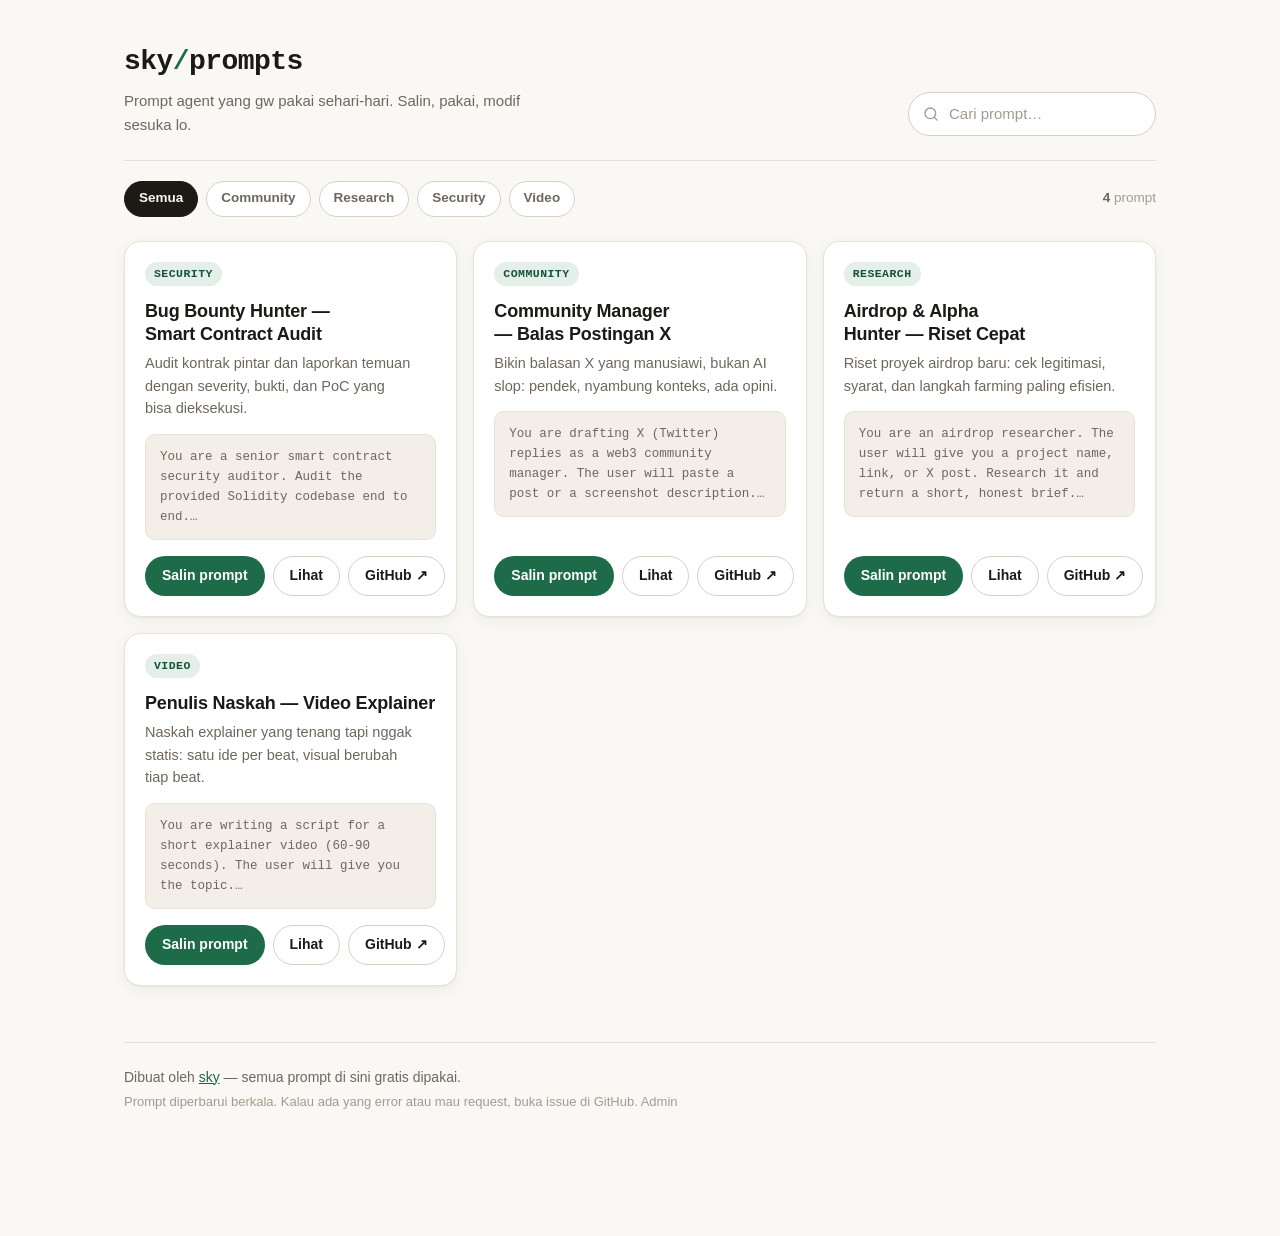
==== index.html @ 7837bbe5 "Add files via upload" ====
<!doctype html>
<html lang="id">
<head>
  <meta charset="utf-8" />
  <meta name="viewport" content="width=device-width, initial-scale=1" />
  <title>sky/prompts — Prompt Library</title>
  <meta name="description" content="Kumpulan prompt agent milik sky. Lihat, salin, pakai. Gratis." />
  <link rel="stylesheet" href="styles.css" />
</head>
<body>
  <div class="page">
    <header class="topbar">
      <div class="brand">
        <a class="wordmark" href="./">sky<span class="wordmark-slash">/</span>prompts</a>
        <p class="tagline">Prompt agent yang gw pakai sehari-hari. Salin, pakai, modif sesuka lo.</p>
      </div>
      <div class="top-actions">
        <label class="search" for="searchInput">
          <svg class="search-icon" width="16" height="16" viewBox="0 0 24 24" fill="none" stroke="currentColor" stroke-width="2" stroke-linecap="round" stroke-linejoin="round" aria-hidden="true"><circle cx="11" cy="11" r="8"/><path d="m21 21-4.3-4.3"/></svg>
          <input id="searchInput" type="search" placeholder="Cari prompt…" autocomplete="off" />
        </label>
      </div>
    </header>

    <div class="toolbar">
      <div id="chips" class="chips" role="tablist" aria-label="Kategori"></div>
      <p class="count"><span id="countNum">0</span> prompt</p>
    </div>

    <main>
      <div id="grid" class="grid" aria-live="polite"></div>
      <div id="empty" class="empty" hidden>
        <p class="empty-title">Nggak ketemu.</p>
        <p class="empty-text">Coba kata kunci lain, atau reset filternya.</p>
        <button id="resetFilter" class="btn btn-ghost" type="button">Reset filter</button>
      </div>
      <div id="loadError" class="empty" hidden>
        <p class="empty-title">prompts.json nggak kebaca.</p>
        <p class="empty-text">Pastikan file <code>prompts.json</code> ada di folder yang sama, lalu refresh. Kalau dibuka lewat <code>file://</code>, jalankan lewat server lokal atau deploy dulu.</p>
      </div>
    </main>

    <footer class="footer">
      <p>Dibuat oleh <a href="https://github.com/errnex" target="_blank" rel="noopener">sky</a> — semua prompt di sini gratis dipakai.</p>
      <p class="footer-note">Prompt diperbarui berkala. Kalau ada yang error atau mau request, buka issue di GitHub. <a class="footer-admin" href="admin.html">Admin</a></p>
    </footer>
  </div>

  <!-- Modal: lihat prompt -->
  <div id="viewModal" class="modal" hidden role="dialog" aria-modal="true" aria-labelledby="viewTitle">
    <div class="modal-backdrop" data-close></div>
    <div class="modal-panel">
      <div class="modal-head">
        <div>
          <p id="viewCat" class="modal-cat"></p>
          <h2 id="viewTitle" class="modal-title"></h2>
        </div>
        <button class="icon-btn" type="button" data-close aria-label="Tutup">✕</button>
      </div>
      <p id="viewDesc" class="modal-desc"></p>
      <pre id="viewPrompt" class="prompt-code"></pre>
      <div class="modal-foot">
        <button id="viewCopyBtn" class="btn btn-primary" type="button">Salin prompt</button>
        <a id="viewGhBtn" class="btn btn-ghost" href="#" target="_blank" rel="noopener">GitHub ↗</a>
      </div>
    </div>
  </div>

  <div id="toast" class="toast" role="status" aria-live="polite"></div>

  <script src="config.js"></script>
  <script src="app.js"></script>
</body>
</html>
---- styles.css ----
/* sky/prompts — design tokens */
:root {
  --paper: #faf8f4;
  --surface: #ffffff;
  --surface-soft: #f3efe8;
  --ink: #1d1a16;
  --ink-soft: #6f675e;
  --ink-faint: #a39a8e;
  --line: #e7e1d6;
  --line-strong: #d8d0c2;
  --accent: #1e6b4a;
  --accent-deep: #155239;
  --accent-soft: #e3efe8;
  --danger: #b3261e;
  --danger-soft: #fbeae8;
  --radius-outer: 16px;
  --radius-inner: 10px;
  --shadow-card: 0 1px 2px rgba(29, 26, 22, 0.05), 0 4px 16px rgba(29, 26, 22, 0.05);
  --shadow-lift: 0 2px 4px rgba(29, 26, 22, 0.06), 0 12px 28px rgba(29, 26, 22, 0.1);
  --shadow-modal: 0 8px 24px rgba(29, 26, 22, 0.16), 0 24px 64px rgba(29, 26, 22, 0.2);
  --font-sans: -apple-system, BlinkMacSystemFont, "Segoe UI", Roboto, "Helvetica Neue", Arial, sans-serif;
  --font-mono: ui-monospace, "SF Mono", SFMono-Regular, Menlo, Consolas, "Liberation Mono", monospace;
  --ease-out: cubic-bezier(0.22, 1, 0.36, 1);
}

* { box-sizing: border-box; }

html {
  -webkit-font-smoothing: antialiased;
  -moz-osx-font-smoothing: grayscale;
}

body {
  margin: 0;
  background: var(--paper);
  color: var(--ink);
  font-family: var(--font-sans);
  font-size: 16px;
  line-height: 1.55;
}

a { color: var(--accent); }

code {
  font-family: var(--font-mono);
  font-size: 0.85em;
  background: var(--surface-soft);
  border: 1px solid var(--line);
  border-radius: 6px;
  padding: 1px 5px;
}

::selection { background: var(--accent-soft); }

/* ---------- layout ---------- */
.page {
  max-width: 1080px;
  margin: 0 auto;
  padding: 40px 24px 120px;
}

.topbar {
  display: flex;
  flex-wrap: wrap;
  align-items: flex-end;
  justify-content: space-between;
  gap: 20px;
  padding-bottom: 24px;
  border-bottom: 1px solid var(--line);
}

.wordmark {
  font-family: var(--font-mono);
  font-size: 28px;
  font-weight: 700;
  letter-spacing: -0.02em;
  color: var(--ink);
  text-decoration: none;
  text-wrap: balance;
}
.wordmark-slash { color: var(--accent); }

.tagline {
  margin: 6px 0 0;
  color: var(--ink-soft);
  font-size: 15px;
  max-width: 52ch;
  text-wrap: pretty;
}

.top-actions {
  display: flex;
  align-items: center;
  gap: 10px;
}

.search {
  display: flex;
  align-items: center;
  gap: 8px;
  background: var(--surface);
  border: 1px solid var(--line-strong);
  border-radius: 999px;
  padding: 0 14px;
  height: 44px;
  min-width: 240px;
  transition-property: border-color, box-shadow;
  transition-duration: 150ms;
  transition-timing-function: ease-out;
}
.search:focus-within {
  border-color: var(--accent);
  box-shadow: 0 0 0 3px var(--accent-soft);
}
.search-icon { color: var(--ink-faint); flex: none; }
.search input {
  border: 0;
  outline: 0;
  background: transparent;
  font: inherit;
  font-size: 15px;
  width: 100%;
  color: var(--ink);
}
.search input::placeholder { color: var(--ink-faint); }

/* ---------- buttons ---------- */
.btn {
  appearance: none;
  display: inline-flex;
  align-items: center;
  justify-content: center;
  gap: 6px;
  min-height: 40px;
  padding: 8px 16px;
  border-radius: 999px;
  border: 1px solid transparent;
  font: inherit;
  font-size: 14px;
  font-weight: 600;
  cursor: pointer;
  text-decoration: none;
  white-space: nowrap;
  transition-property: transform, background-color, border-color, color, box-shadow;
  transition-duration: 150ms;
  transition-timing-function: ease-out;
}
.btn:active { transform: scale(0.96); }
.btn:focus-visible {
  outline: 2px solid var(--accent);
  outline-offset: 2px;
}
.btn-primary { background: var(--accent); color: #fff; }
.btn-primary:hover { background: var(--accent-deep); }
.btn-ghost {
  background: var(--surface);
  border-color: var(--line-strong);
  color: var(--ink);
}
.btn-ghost:hover { border-color: var(--ink); }
.btn-danger-ghost {
  background: transparent;
  border-color: transparent;
  color: var(--danger);
}
.btn-danger-ghost:hover { background: var(--danger-soft); }
.btn-copied { background: var(--accent-soft); color: var(--accent-deep); border-color: transparent; }

.icon-btn {
  appearance: none;
  display: inline-flex;
  align-items: center;
  justify-content: center;
  width: 40px;
  height: 40px;
  flex: none;
  border-radius: 50%;
  border: 1px solid transparent;
  background: transparent;
  color: var(--ink-soft);
  font-size: 15px;
  cursor: pointer;
  transition-property: background-color, color, transform;
  transition-duration: 150ms;
  transition-timing-function: ease-out;
}
.icon-btn:hover { background: var(--surface-soft); color: var(--ink); }
.icon-btn:active { transform: scale(0.92); }

/* ---------- toolbar ---------- */
.toolbar {
  display: flex;
  align-items: center;
  justify-content: space-between;
  gap: 16px;
  padding: 20px 0 8px;
  flex-wrap: wrap;
}

.chips {
  display: flex;
  flex-wrap: wrap;
  gap: 8px;
}
.chip {
  appearance: none;
  min-height: 36px;
  padding: 6px 14px;
  border-radius: 999px;
  border: 1px solid var(--line-strong);
  background: var(--surface);
  font: inherit;
  font-size: 13.5px;
  font-weight: 600;
  color: var(--ink-soft);
  cursor: pointer;
  transition-property: background-color, border-color, color, transform;
  transition-duration: 150ms;
  transition-timing-function: ease-out;
}
.chip:hover { border-color: var(--ink); color: var(--ink); }
.chip:active { transform: scale(0.96); }
.chip[aria-selected="true"] {
  background: var(--ink);
  border-color: var(--ink);
  color: var(--paper);
}

.count {
  margin: 0;
  color: var(--ink-faint);
  font-size: 13.5px;
  font-variant-numeric: tabular-nums;
}
.count span { color: var(--ink-soft); font-weight: 700; }

/* ---------- grid & cards ---------- */
.grid {
  display: grid;
  grid-template-columns: repeat(auto-fill, minmax(300px, 1fr));
  gap: 16px;
  margin-top: 16px;
}

.card {
  display: flex;
  flex-direction: column;
  background: var(--surface);
  border: 1px solid var(--line);
  border-radius: var(--radius-outer);
  padding: 20px;
  box-shadow: var(--shadow-card);
  animation: rise 420ms var(--ease-out) both;
  animation-delay: calc(var(--i, 0) * 45ms);
  transition-property: transform, box-shadow, border-color;
  transition-duration: 180ms;
  transition-timing-function: ease-out;
}
.card:hover {
  transform: translateY(-2px);
  box-shadow: var(--shadow-lift);
  border-color: var(--line-strong);
}

.card-top {
  display: flex;
  align-items: center;
  justify-content: space-between;
  gap: 8px;
}
.badge {
  font-family: var(--font-mono);
  font-size: 11.5px;
  font-weight: 600;
  letter-spacing: 0.04em;
  text-transform: uppercase;
  color: var(--accent-deep);
  background: var(--accent-soft);
  border-radius: 999px;
  padding: 3px 9px;
}
.card-admin { display: none; gap: 4px; }
body.admin .card-admin { display: inline-flex; }
.mini-btn {
  appearance: none;
  border: 1px solid var(--line);
  background: var(--surface);
  border-radius: 8px;
  font: inherit;
  font-size: 12.5px;
  font-weight: 600;
  color: var(--ink-soft);
  padding: 4px 9px;
  min-height: 30px;
  cursor: pointer;
  transition-property: background-color, color, border-color, transform;
  transition-duration: 150ms;
  transition-timing-function: ease-out;
}
.mini-btn:hover { color: var(--ink); border-color: var(--ink); }
.mini-btn:active { transform: scale(0.94); }
.mini-btn.danger:hover { color: var(--danger); border-color: var(--danger); }

.card-title {
  margin: 14px 0 6px;
  font-size: 18px;
  line-height: 1.3;
  font-weight: 700;
  letter-spacing: -0.01em;
  text-wrap: balance;
}
.card-desc {
  margin: 0;
  color: var(--ink-soft);
  font-size: 14.5px;
  text-wrap: pretty;
}
.card-preview {
  margin: 14px 0 0;
  padding: 12px 14px;
  background: var(--surface-soft);
  border: 1px solid var(--line);
  border-radius: var(--radius-inner);
  font-family: var(--font-mono);
  font-size: 12.5px;
  line-height: 1.6;
  color: var(--ink-soft);
  white-space: pre-wrap;
  word-break: break-word;
  display: -webkit-box;
  -webkit-line-clamp: 4;
  -webkit-box-orient: vertical;
  overflow: hidden;
}
.card-foot {
  display: flex;
  gap: 8px;
  margin-top: auto;
  padding-top: 16px;
}
.card-foot .btn { flex: 1; }

/* ---------- empty states ---------- */
.empty {
  text-align: center;
  padding: 72px 24px;
  border: 1px dashed var(--line-strong);
  border-radius: var(--radius-outer);
  margin-top: 16px;
  animation: rise 420ms var(--ease-out) both;
}
.empty-title { margin: 0; font-size: 18px; font-weight: 700; }
.empty-text { margin: 8px auto 0; color: var(--ink-soft); max-width: 52ch; text-wrap: pretty; }
.empty .btn { margin-top: 18px; }

/* ---------- footer ---------- */
.footer {
  margin-top: 56px;
  padding-top: 20px;
  border-top: 1px solid var(--line);
  color: var(--ink-soft);
  font-size: 14px;
}
.footer p { margin: 4px 0; }
.footer-note { color: var(--ink-faint); font-size: 13px; }


/* ---------- modal ---------- */
.modal {
  position: fixed;
  inset: 0;
  z-index: 50;
  display: flex;
  align-items: flex-start;
  justify-content: center;
  padding: 48px 16px 16px;
  overflow-y: auto;
}
.modal[hidden] { display: none; }
.modal-backdrop {
  position: fixed;
  inset: 0;
  background: rgba(29, 26, 22, 0.45);
  animation: fade 160ms ease-out both;
}
.modal-panel {
  position: relative;
  width: min(680px, 100%);
  background: var(--surface);
  border: 1px solid var(--line);
  border-radius: var(--radius-outer);
  box-shadow: var(--shadow-modal);
  padding: 24px;
  animation: rise 240ms var(--ease-out) both;
}
.modal-panel-narrow { width: min(420px, 100%); }
.modal-head {
  display: flex;
  align-items: flex-start;
  justify-content: space-between;
  gap: 12px;
}
.modal-cat {
  margin: 0 0 4px;
  font-family: var(--font-mono);
  font-size: 11.5px;
  font-weight: 600;
  letter-spacing: 0.04em;
  text-transform: uppercase;
  color: var(--accent-deep);
}
.modal-title {
  margin: 0;
  font-size: 20px;
  line-height: 1.3;
  font-weight: 700;
  letter-spacing: -0.01em;
  text-wrap: balance;
}
.modal-desc { margin: 10px 0 0; color: var(--ink-soft); text-wrap: pretty; }
.prompt-code {
  margin: 18px 0 0;
  padding: 16px 18px;
  background: var(--surface-soft);
  border: 1px solid var(--line);
  border-radius: var(--radius-inner);
  font-family: var(--font-mono);
  font-size: 13.5px;
  line-height: 1.7;
  white-space: pre-wrap;
  word-break: break-word;
  max-height: 52vh;
  overflow-y: auto;
  outline: 1px solid rgba(0, 0, 0, 0.04);
  outline-offset: -1px;
}
.modal-foot {
  display: flex;
  gap: 8px;
  margin-top: 20px;
  flex-wrap: wrap;
}

/* ---------- form ---------- */
.form { margin-top: 18px; }
.field { display: block; margin-bottom: 14px; }
.field-label {
  display: block;
  font-size: 13px;
  font-weight: 700;
  margin-bottom: 6px;
}
.field-hint { color: var(--ink-faint); font-weight: 400; }
.field input,
.field textarea {
  width: 100%;
  border: 1px solid var(--line-strong);
  border-radius: var(--radius-inner);
  background: var(--surface);
  font: inherit;
  font-size: 15px;
  color: var(--ink);
  padding: 10px 12px;
  outline: 0;
  transition-property: border-color, box-shadow;
  transition-duration: 150ms;
  transition-timing-function: ease-out;
}
.field textarea {
  font-family: var(--font-mono);
  font-size: 13.5px;
  line-height: 1.65;
  resize: vertical;
  min-height: 180px;
}
.field input:focus,
.field textarea:focus {
  border-color: var(--accent);
  box-shadow: 0 0 0 3px var(--accent-soft);
}
.form-error {
  margin: 0 0 12px;
  color: var(--danger);
  font-size: 13.5px;
  font-weight: 600;
}

/* ---------- toast ---------- */
.toast {
  position: fixed;
  left: 50%;
  bottom: 24px;
  transform: translate(-50%, 8px);
  background: var(--ink);
  color: var(--paper);
  font-size: 14px;
  font-weight: 600;
  padding: 11px 18px;
  border-radius: 999px;
  box-shadow: var(--shadow-modal);
  opacity: 0;
  pointer-events: none;
  transition-property: opacity, transform;
  transition-duration: 200ms;
  transition-timing-function: ease-out;
  z-index: 60;
  max-width: calc(100% - 32px);
  text-align: center;
}
.toast.show { opacity: 1; transform: translate(-50%, 0); }


/* ---------- motion ---------- */
@keyframes rise {
  from { opacity: 0; transform: translateY(10px); filter: blur(2px); }
  to { opacity: 1; transform: translateY(0); filter: blur(0); }
}
@keyframes fade {
  from { opacity: 0; }
  to { opacity: 1; }
}

@media (prefers-reduced-motion: reduce) {
  *, *::before, *::after {
    animation-duration: 0.01ms !important;
    animation-delay: 0ms !important;
    transition-duration: 0.01ms !important;
  }
}

/* ---------- responsive ---------- */
@media (max-width: 640px) {
  .page { padding: 28px 16px 140px; }
  .wordmark { font-size: 24px; }
  .search { min-width: 0; flex: 1; }
  .top-actions { width: 100%; }
  .grid { grid-template-columns: 1fr; }
  .modal { padding: 24px 12px 12px; }
  .modal-panel { padding: 20px 16px; }
  .publish-actions input { width: 100%; }
}

/* ---------- dashboard (admin.html) ---------- */
.footer-admin { color: var(--ink-faint); text-decoration: none; }
.footer-admin:hover { color: var(--ink); }

.pin-wrap {
  display: flex;
  justify-content: center;
  padding: 64px 0 32px;
}
.pin-card {
  width: min(420px, 100%);
  background: var(--surface);
  border: 1px solid var(--line);
  border-radius: var(--radius-outer);
  box-shadow: var(--shadow-card);
  padding: 28px;
  animation: rise 420ms var(--ease-out) both;
}
.pin-title { margin: 0; font-size: 20px; font-weight: 700; letter-spacing: -0.01em; }
.pin-text { margin: 6px 0 0; color: var(--ink-soft); font-size: 14.5px; }
.pin-card .form { margin-top: 20px; }
.pin-card .btn { width: 100%; }

.stat-grid {
  display: grid;
  grid-template-columns: repeat(3, 1fr);
  gap: 16px;
  margin-top: 28px;
}
.stat-card {
  background: var(--surface);
  border: 1px solid var(--line);
  border-radius: var(--radius-outer);
  box-shadow: var(--shadow-card);
  padding: 20px 22px;
  animation: rise 420ms var(--ease-out) both;
}
.stat-card:nth-child(2) { animation-delay: 45ms; }
.stat-card:nth-child(3) { animation-delay: 90ms; }
.stat-num {
  margin: 0;
  font-size: 30px;
  font-weight: 700;
  letter-spacing: -0.02em;
  font-variant-numeric: tabular-nums;
  line-height: 1.1;
}
.stat-num.stat-status { font-size: 22px; padding-top: 4px; }
.stat-num.is-dirty { color: #9a6b00; }
.stat-label { margin: 6px 0 0; color: var(--ink-soft); font-size: 13.5px; }

.dash-section { margin-top: 40px; }
.section-head {
  display: flex;
  align-items: center;
  justify-content: space-between;
  gap: 12px;
  flex-wrap: wrap;
}
.section-title {
  margin: 0;
  font-size: 18px;
  font-weight: 700;
  letter-spacing: -0.01em;
}

.row-list { margin-top: 16px; }
.row-item {
  display: flex;
  align-items: center;
  justify-content: space-between;
  gap: 16px;
  background: var(--surface);
  border: 1px solid var(--line);
  border-radius: var(--radius-outer);
  box-shadow: var(--shadow-card);
  padding: 16px 20px;
  margin-bottom: 10px;
  animation: rise 420ms var(--ease-out) both;
  animation-delay: calc(var(--i, 0) * 40ms);
  transition-property: transform, box-shadow, border-color;
  transition-duration: 180ms;
  transition-timing-function: ease-out;
}
.row-item:hover {
  transform: translateY(-1px);
  box-shadow: var(--shadow-lift);
  border-color: var(--line-strong);
}
.row-main { min-width: 0; }
.row-title {
  margin: 0;
  font-size: 15.5px;
  font-weight: 700;
  letter-spacing: -0.01em;
  display: flex;
  align-items: center;
  gap: 8px;
  flex-wrap: wrap;
}
.row-desc {
  margin: 4px 0 0;
  color: var(--ink-soft);
  font-size: 13.5px;
  white-space: nowrap;
  overflow: hidden;
  text-overflow: ellipsis;
  max-width: 560px;
}
.row-actions { display: flex; gap: 6px; flex: none; flex-wrap: wrap; justify-content: flex-end; }

.pub-card {
  margin-top: 16px;
  background: var(--ink);
  color: var(--paper);
  border-radius: var(--radius-outer);
  padding: 22px 24px;
  box-shadow: var(--shadow-modal);
  animation: rise 420ms var(--ease-out) both;
}
.pub-status { margin: 0; display: flex; align-items: center; gap: 9px; font-size: 15px; font-weight: 700; }
.pub-status .dot {
  width: 8px;
  height: 8px;
  border-radius: 50%;
  background: #3fb97f;
  flex: none;
}
.pub-note {
  margin: 10px 0 0;
  color: rgba(250, 248, 244, 0.65);
  font-size: 13.5px;
  text-wrap: pretty;
}
.pub-actions { display: flex; align-items: center; gap: 8px; flex-wrap: wrap; margin-top: 16px; }
.pub-actions input {
  height: 40px;
  border-radius: 999px;
  border: 1px solid rgba(250, 248, 244, 0.25);
  background: rgba(250, 248, 244, 0.08);
  color: var(--paper);
  font: inherit;
  font-size: 13.5px;
  padding: 0 14px;
  width: 220px;
  outline: 0;
}
.pub-actions input::placeholder { color: rgba(250, 248, 244, 0.55); }
.pub-actions input:focus { border-color: rgba(250, 248, 244, 0.6); }
.pub-card .btn-ghost {
  background: transparent;
  border-color: rgba(250, 248, 244, 0.35);
  color: var(--paper);
}
.pub-card .btn-ghost:hover { border-color: var(--paper); }
.pub-card .btn-danger-ghost { color: #f3a9a4; }
.pub-card .btn-danger-ghost:hover { background: rgba(179, 38, 30, 0.25); }

@media (max-width: 640px) {
  .stat-grid { grid-template-columns: 1fr; }
  .row-item { flex-direction: column; align-items: flex-start; }
  .row-desc { max-width: none; white-space: normal; }
  .pub-actions input { width: 100%; }
}
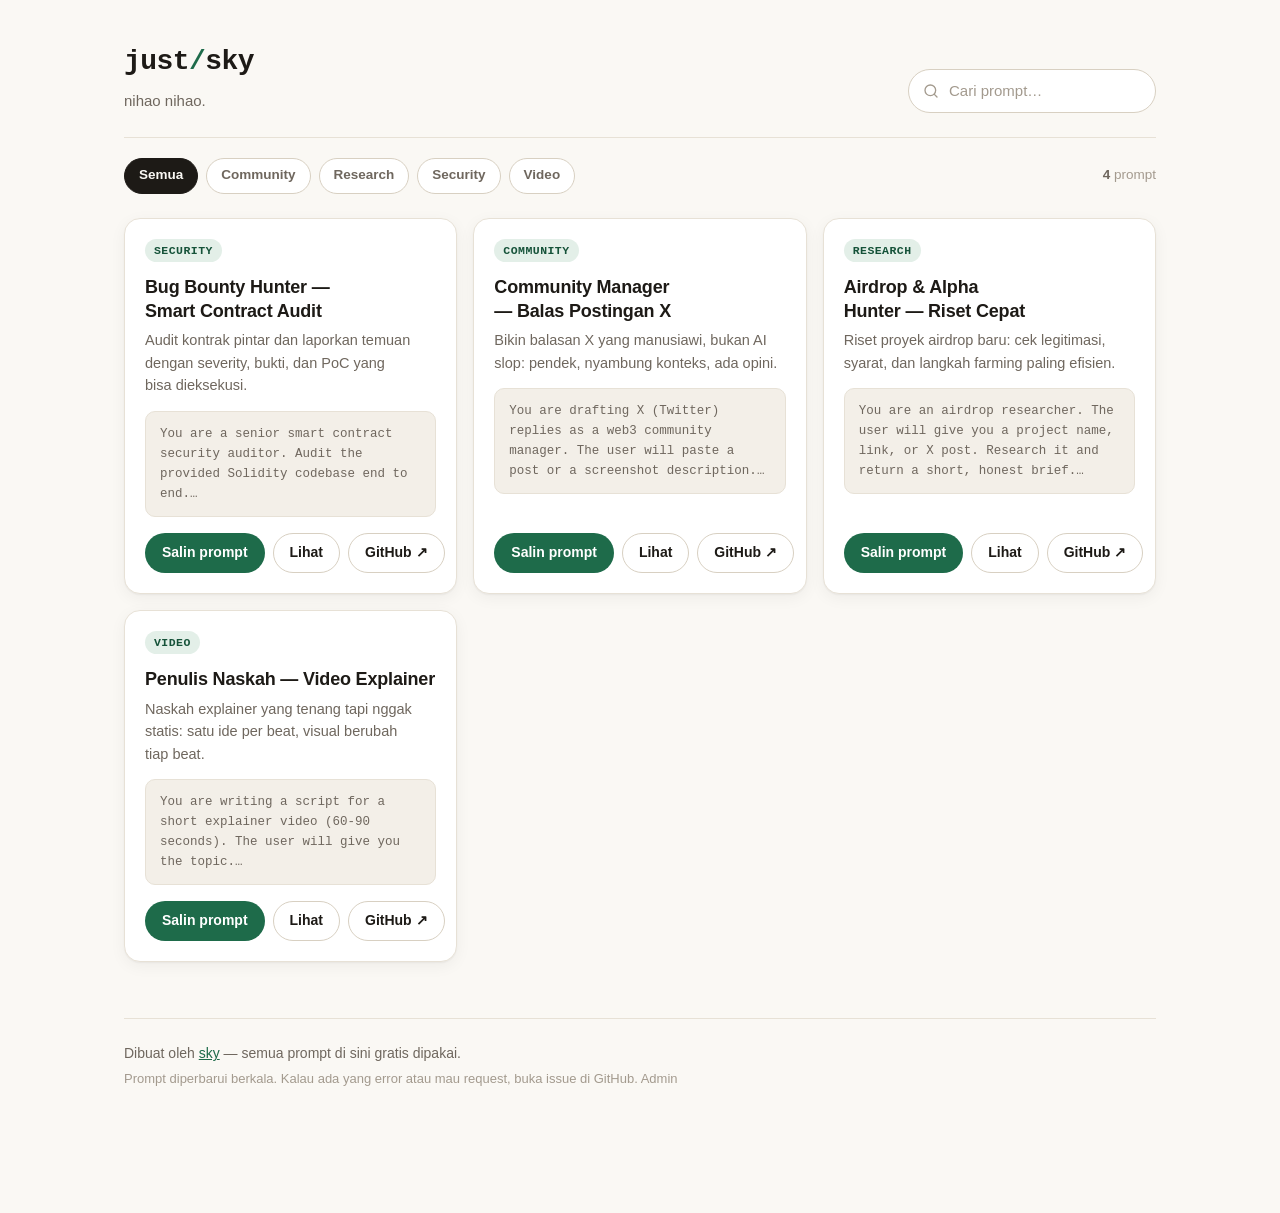
==== commit 6084b05a: "Update index.html" ====
--- a/index.html
+++ b/index.html
@@ -3,16 +3,16 @@
 <head>
   <meta charset="utf-8" />
   <meta name="viewport" content="width=device-width, initial-scale=1" />
-  <title>sky/prompts — Prompt Library</title>
-  <meta name="description" content="Kumpulan prompt agent milik sky. Lihat, salin, pakai. Gratis." />
+  <title>soto everyday</title>
+  <meta name="description" content="bang udah bang." />
   <link rel="stylesheet" href="styles.css" />
 </head>
 <body>
   <div class="page">
     <header class="topbar">
       <div class="brand">
-        <a class="wordmark" href="./">sky<span class="wordmark-slash">/</span>prompts</a>
-        <p class="tagline">Prompt agent yang gw pakai sehari-hari. Salin, pakai, modif sesuka lo.</p>
+        <a class="wordmark" href="./">just<span class="wordmark-slash">/</span>sky</a>
+        <p class="tagline">nihao nihao.</p>
       </div>
       <div class="top-actions">
         <label class="search" for="searchInput">
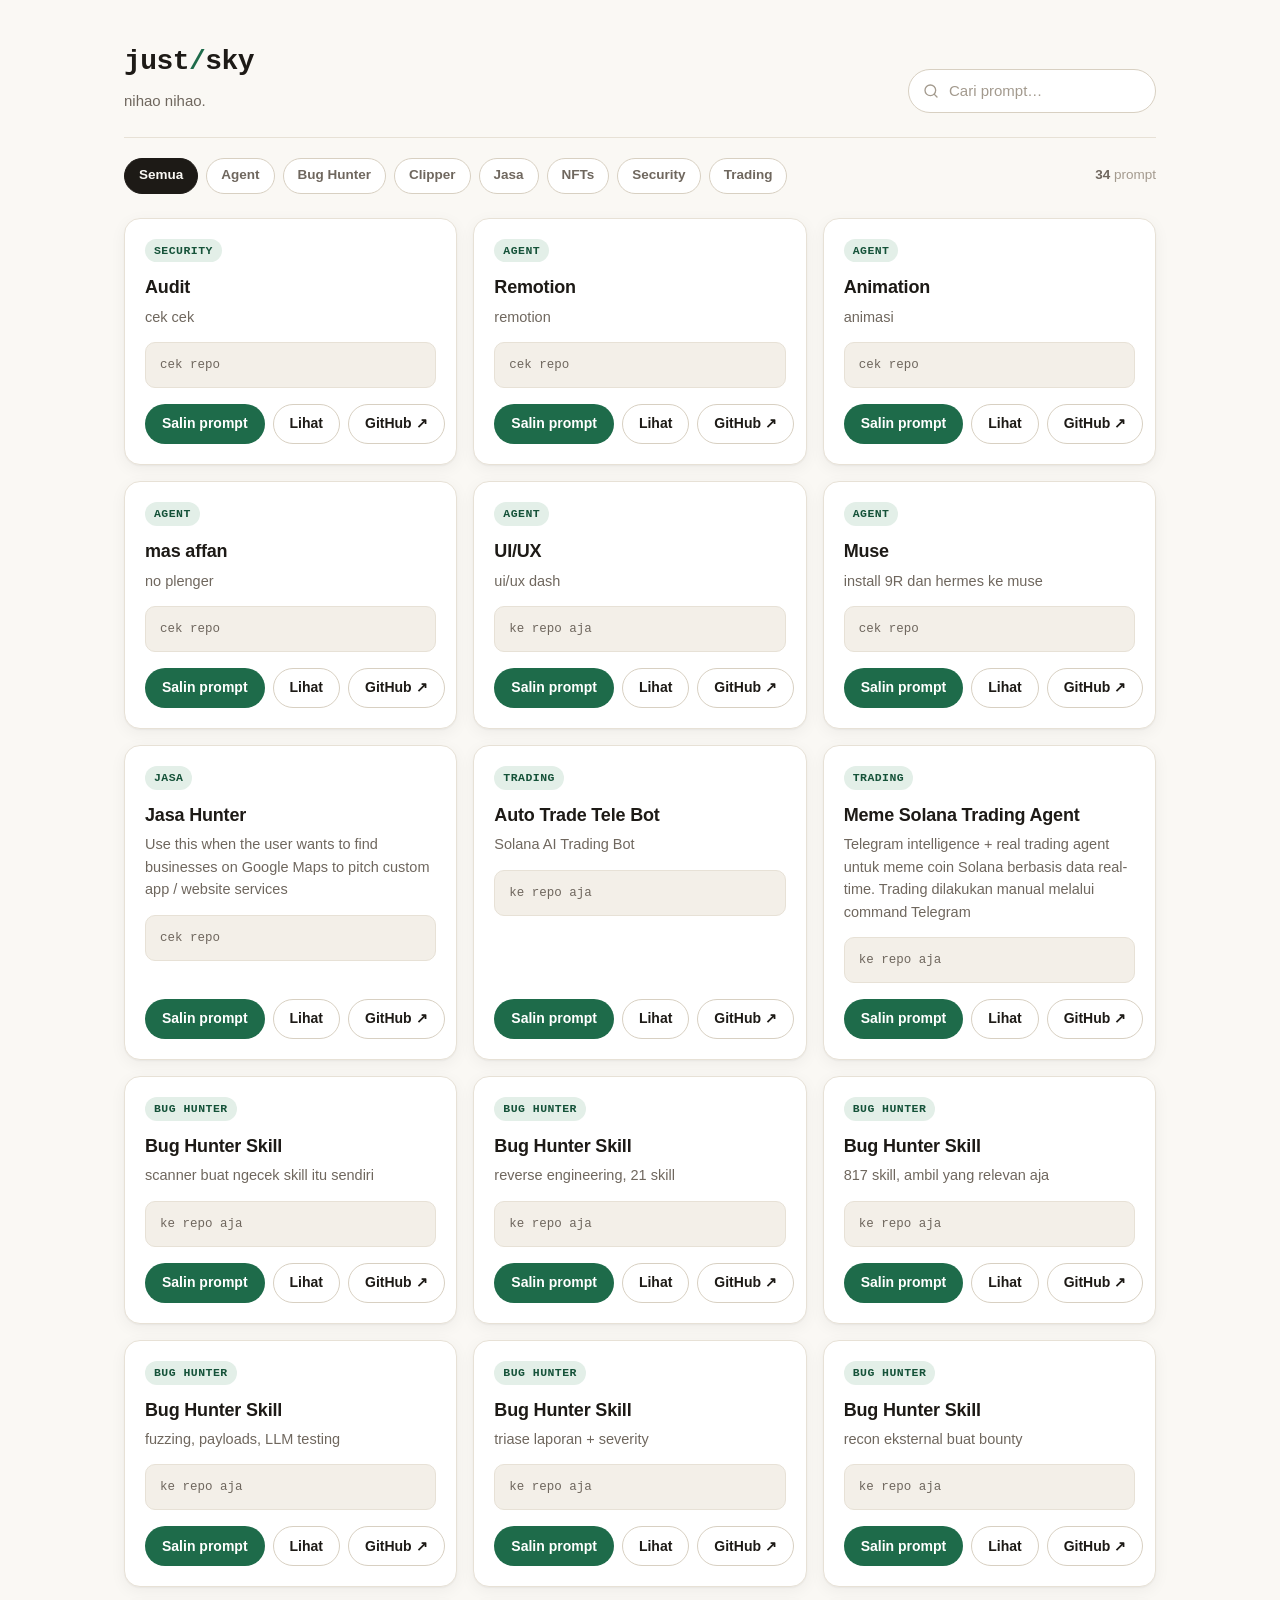
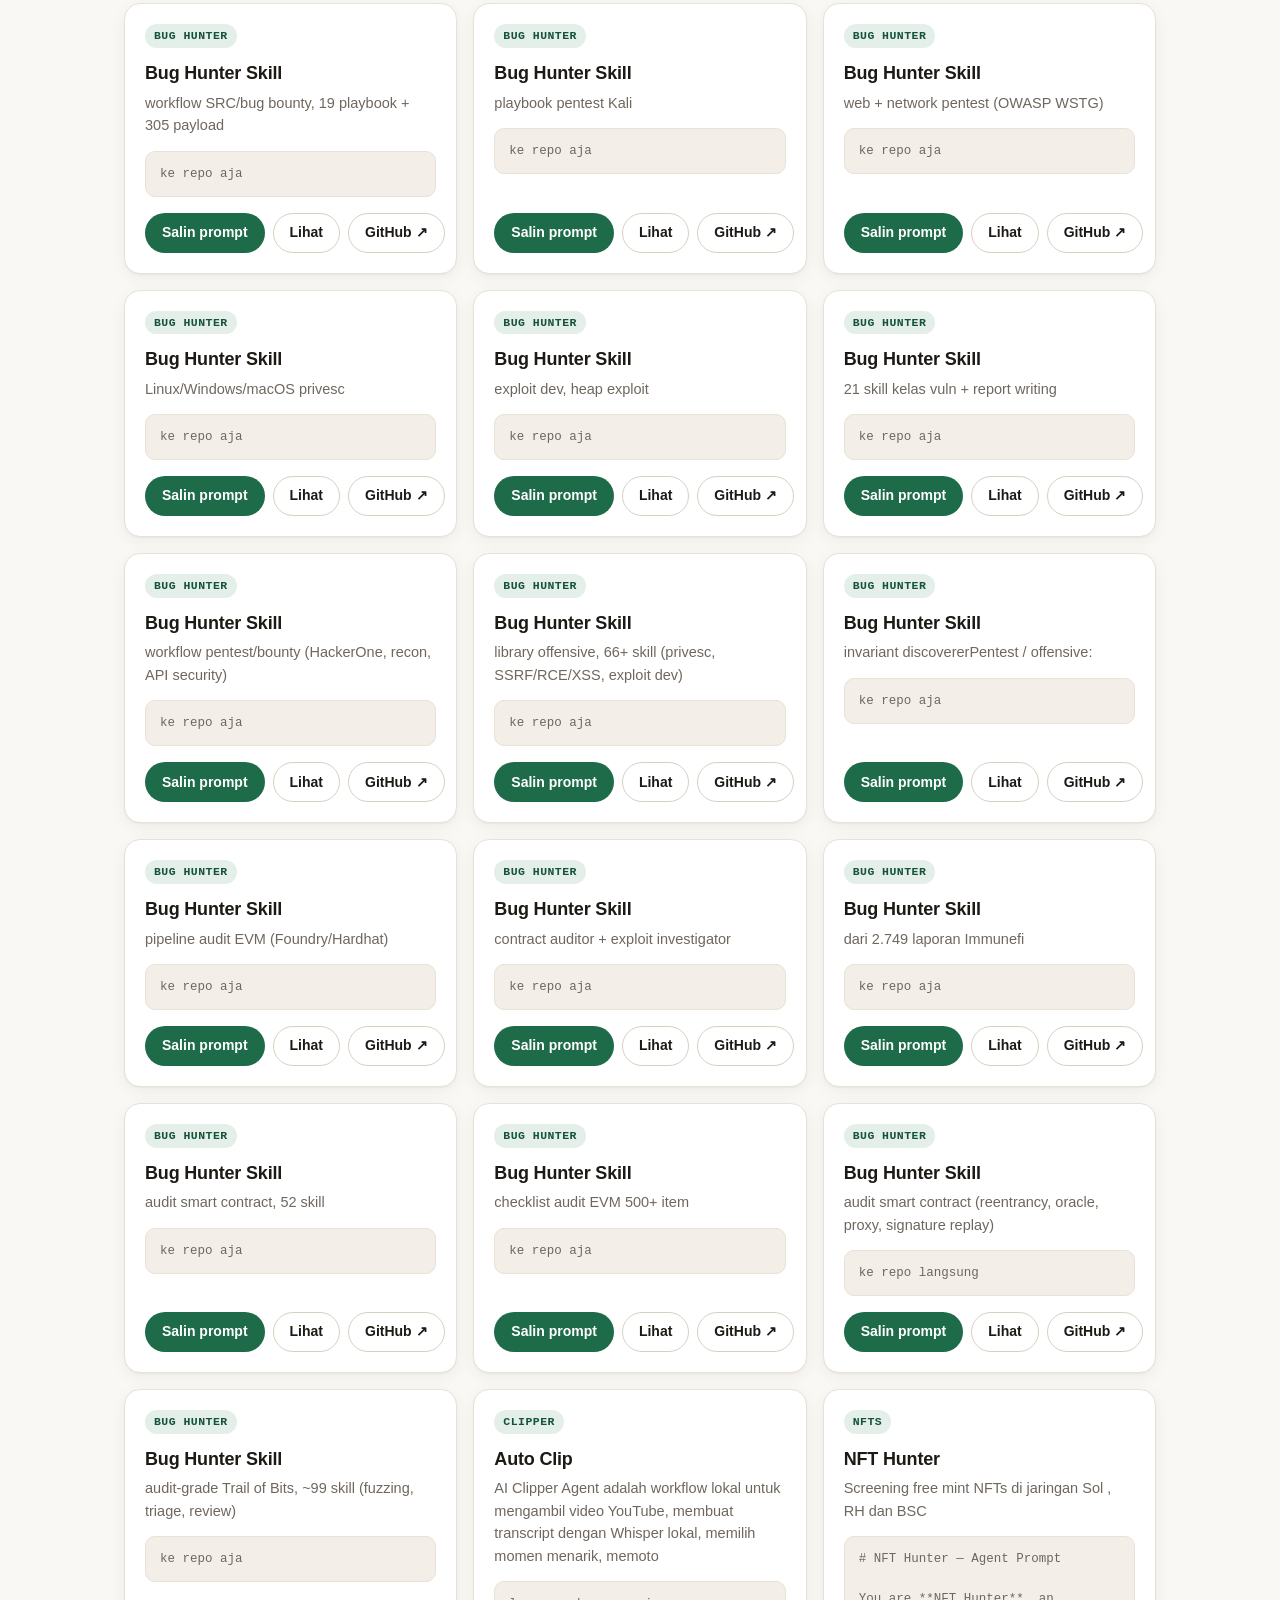
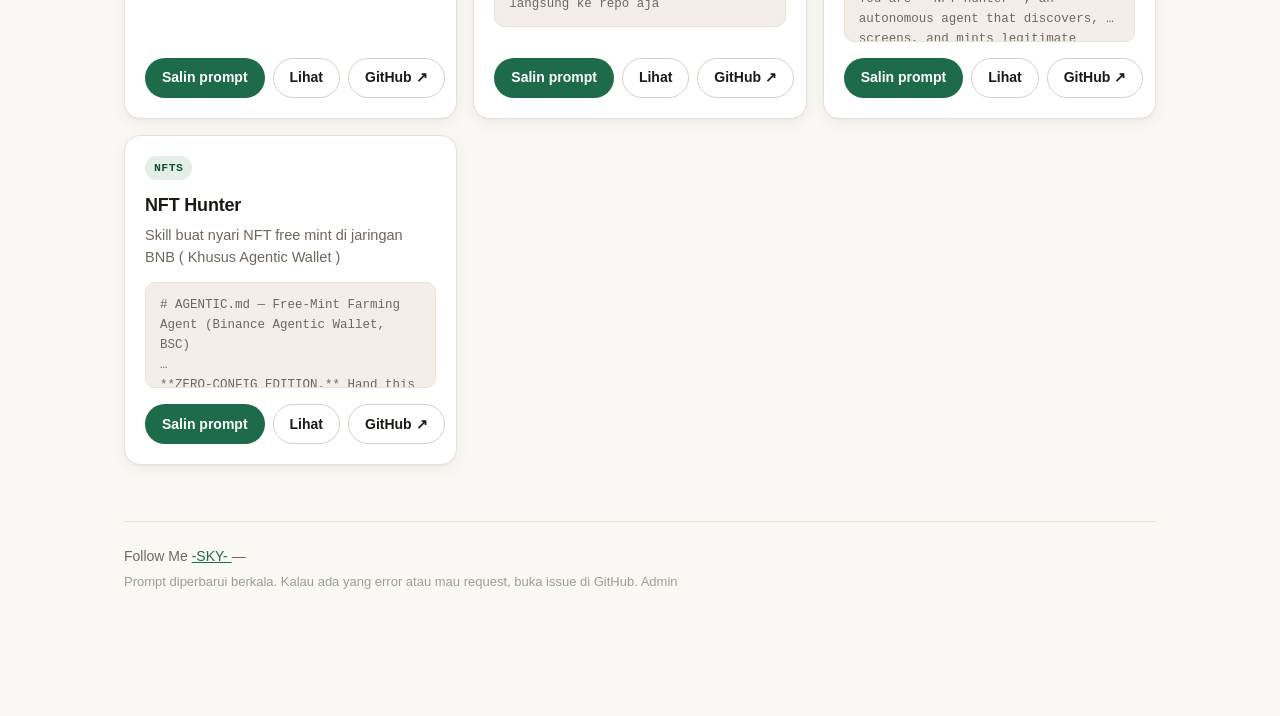
==== commit a494f25c: "Update index.html" ====
--- a/index.html
+++ b/index.html
@@ -3,7 +3,7 @@
 <head>
   <meta charset="utf-8" />
   <meta name="viewport" content="width=device-width, initial-scale=1" />
-  <title>soto everyday</title>
+  <title>sky</title>
   <meta name="description" content="bang udah bang." />
   <link rel="stylesheet" href="styles.css" />
 </head>
@@ -41,7 +41,7 @@
     </main>
 
     <footer class="footer">
-      <p>Dibuat oleh <a href="https://github.com/errnex" target="_blank" rel="noopener">sky</a> — semua prompt di sini gratis dipakai.</p>
+      <p>Follow Me <a href="https://x.com/0xrichboy" target="_blank" rel="noopener"> -SKY- </a> — </p>
       <p class="footer-note">Prompt diperbarui berkala. Kalau ada yang error atau mau request, buka issue di GitHub. <a class="footer-admin" href="admin.html">Admin</a></p>
     </footer>
   </div>
